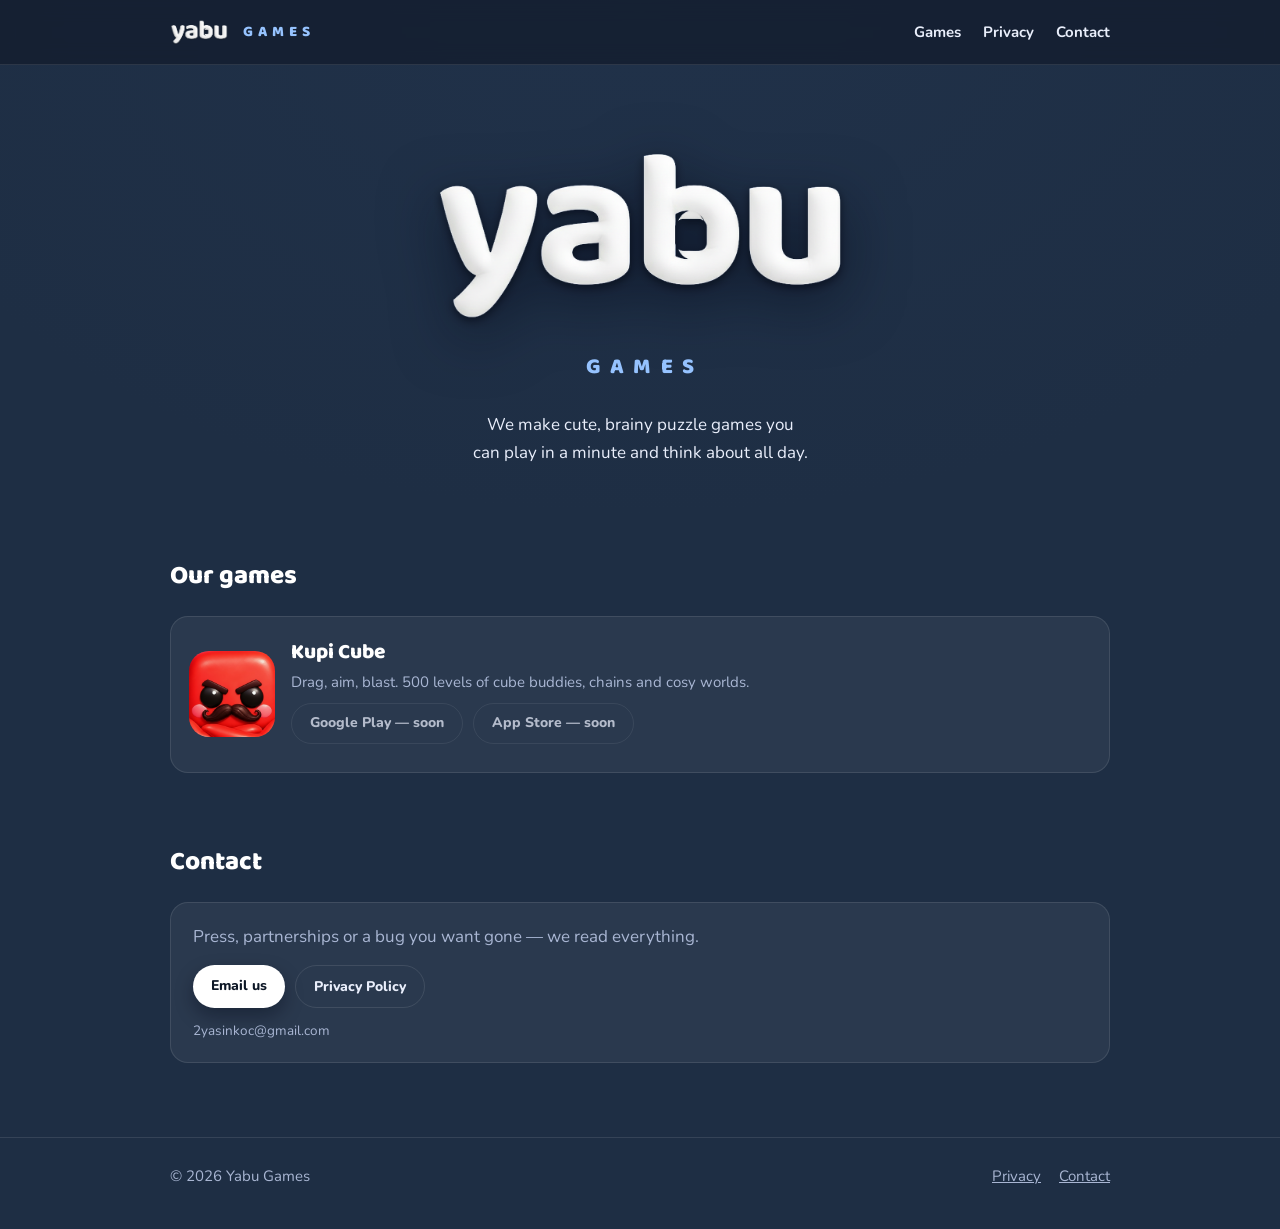
==== index.html @ 7a5ec34a "Tek oyun: FRUITXOX karti ve gizlilik satiri kaldirildi" ====
<!DOCTYPE html>
<html lang="en">
<head>
<meta charset="utf-8">
<meta name="viewport" content="width=device-width, initial-scale=1">
<title>Yabu Games</title>
<meta name="description" content="Yabu Games makes cute, brainy puzzle games. Makers of Kupi Cube.">
<link rel="icon" href="assets/favicon.png">
<link rel="apple-touch-icon" href="assets/favicon.png">
<meta property="og:title" content="Yabu Games">
<meta property="og:description" content="Cute, brainy puzzle games. Makers of Kupi Cube.">
<meta property="og:image" content="assets/og.png">
<meta property="og:type" content="website">
<link rel="preconnect" href="https://fonts.googleapis.com">
<link rel="preconnect" href="https://fonts.gstatic.com" crossorigin>
<link href="https://fonts.googleapis.com/css2?family=Baloo+2:wght@800&family=Nunito:wght@400;700;800&display=swap" rel="stylesheet">
<link rel="stylesheet" href="styles.css">
</head>
<body>
<a class="skip" href="#main">Skip to content</a>

<header class="bar">
  <div class="wrap row">
    <a class="home" href="./" aria-label="Yabu Games home">
      <img src="assets/yabu-wordmark.png" alt="Yabu Games">
      <span>GAMES</span>
    </a>
    <button class="burger" id="burger" aria-label="Menu" aria-expanded="false" aria-controls="menu">
      <span></span>
    </button>
    <nav class="links" id="menu">
      <a href="#games">Games</a>
      <a href="privacy-policy.html">Privacy</a>
      <a href="#contact">Contact</a>
    </nav>
  </div>
</header>

<main id="main">
  <div class="wrap">

    <div class="hero">
      <img class="mark" src="assets/yabu-wordmark.png" alt="yabu">
      <p class="sub">GAMES</p>
      <p class="lead">We make cute, brainy puzzle games you can play in a minute and think about all day.</p>
    </div>

    <section id="games">
      <h2 class="section">Our games</h2>
      <div class="games">

        <article class="game">
          <img src="assets/kupicube-icon.png" alt="Kupi Cube icon" width="86" height="86">
          <div>
            <h3>Kupi Cube</h3>
            <p>Drag, aim, blast. 500 levels of cube buddies, chains and cosy worlds.</p>
            <!-- Mağazalar yayına girince bu iki satır gerçek bağlantıya döner (bozuk bağlantı yayınlamıyoruz):
                 <a class="btn" href="https://play.google.com/store/apps/details?id=com.yabugames.kupicube">Google Play</a>
                 <a class="btn" href="https://apps.apple.com/app/idXXXXXXXXX">App Store</a> -->
            <p class="actions">
              <span class="btn ghost" aria-disabled="true">Google Play &mdash; soon</span>
              <span class="btn ghost" aria-disabled="true">App Store &mdash; soon</span>
            </p>
          </div>
        </article>


      </div>
    </section>

    <section id="contact">
      <h2 class="section">Contact</h2>
      <div class="panel">
        <p class="quiet">Press, partnerships or a bug you want gone — we read everything.</p>
        <p class="actions">
          <a class="btn" href="mailto:2yasinkoc@gmail.com">Email us</a>
          <a class="btn ghost" href="privacy-policy.html">Privacy Policy</a>
        </p>
        <p class="tiny">2yasinkoc@gmail.com</p>
      </div>
    </section>

  </div>
</main>

<footer>
  <div class="wrap row">
    <span>&copy; 2026 Yabu Games</span>
    <span class="spacer"></span>
    <a href="privacy-policy.html">Privacy</a>
    <a href="#contact">Contact</a>
  </div>
</footer>

<script>
  // Hamburger: tek düğme, JS bağımlılığı yok. Menü kapalıyken de bağlantılar okunur (max-height).
  var b = document.getElementById('burger'), m = document.getElementById('menu');
  b.addEventListener('click', function () {
    var open = b.getAttribute('aria-expanded') === 'true';
    b.setAttribute('aria-expanded', String(!open));
    m.classList.toggle('open', !open);
  });
  m.addEventListener('click', function (e) {          // bağlantıya basınca menü kapansın
    if (e.target.tagName === 'A') { b.setAttribute('aria-expanded', 'false'); m.classList.remove('open'); }
  });
</script>
</body>
</html>
---- styles.css ----
/* Yabu Games — site stili. Renkler oyunun AÇILIŞ ekranıyla aynı: lacivert #1E2E44 zemin, gökyüzü mavisi vurgu.
   Tek dosya, bağımlılık yok; GitHub Pages doğrudan yayınlar. */
:root {
  --navy:      #1e2e44;   /* Unity açılış rengi (LoadingScreenController.StudioNavy) */
  --navy-deep: #141f30;
  --card:      rgba(255, 255, 255, .055);
  --line:      rgba(255, 255, 255, .10);
  --text:      #e9eefb;
  --muted:     #a9b6d3;
  --sky:       #96c3ff;
  --radius:    18px;
  --wrap:      980px;
}
* { box-sizing: border-box; }
html { scroll-behavior: smooth; }
body {
  margin: 0;
  background: radial-gradient(ellipse 90% 60% at 50% 0%, #24375260 0%, transparent 70%), var(--navy);
  color: var(--text);
  font-family: "Nunito", -apple-system, "Segoe UI", Roboto, Arial, sans-serif;
  font-size: 17px;
  line-height: 1.65;
  -webkit-font-smoothing: antialiased;
}
.wrap { width: 100%; max-width: var(--wrap); margin: 0 auto; padding: 0 20px; }
a { color: var(--sky); }
a:focus-visible, button:focus-visible { outline: 3px solid var(--sky); outline-offset: 3px; border-radius: 6px; }
.skip { position: absolute; left: -9999px; }
.skip:focus { left: 16px; top: 12px; z-index: 30; background: #fff; color: #0d1726; padding: 8px 14px; border-radius: 999px; }

/* ── Üst bar + hamburger ─────────────────────────────────────────────── */
header.bar {
  position: sticky; top: 0; z-index: 20;
  background: rgba(20, 31, 48, .86);
  backdrop-filter: blur(10px);
  border-bottom: 1px solid var(--line);
}
.bar .row { display: flex; align-items: center; gap: 16px; height: 64px; }
.bar .home { display: flex; align-items: center; gap: 10px; text-decoration: none; }
.bar .home img { height: 26px; width: auto; display: block; }
.bar .home span { font-family: "Baloo 2", "Nunito", sans-serif; font-weight: 800; font-size: 15px;
                  letter-spacing: .34em; color: var(--sky); padding-left: .34em; }
nav.links { margin-left: auto; display: flex; gap: 22px; }
nav.links a { color: var(--text); text-decoration: none; font-weight: 700; font-size: 15px; }
nav.links a:hover { color: var(--sky); }
button.burger {
  margin-left: auto; display: none; width: 44px; height: 44px; padding: 0;
  background: transparent; border: 1px solid var(--line); border-radius: 12px; cursor: pointer;
}
button.burger span, button.burger span::before, button.burger span::after {
  display: block; width: 20px; height: 2px; background: var(--text); border-radius: 2px;
  transition: transform .18s ease, opacity .18s ease;
}
button.burger span { margin: 0 auto; position: relative; }
button.burger span::before { content: ""; position: absolute; top: -6px; }
button.burger span::after  { content: ""; position: absolute; top:  6px; }
button.burger[aria-expanded="true"] span { background: transparent; }
button.burger[aria-expanded="true"] span::before { transform: translateY(6px) rotate(45deg); }
button.burger[aria-expanded="true"] span::after  { transform: translateY(-6px) rotate(-45deg); }

@media (max-width: 760px) {
  button.burger { display: block; }
  nav.links {
    position: absolute; left: 0; right: 0; top: 64px;
    flex-direction: column; gap: 0; margin: 0;
    background: rgba(20, 31, 48, .98); border-bottom: 1px solid var(--line);
    max-height: 0; overflow: hidden; transition: max-height .22s ease;
  }
  nav.links a { padding: 14px 20px; border-top: 1px solid var(--line); }
  nav.links.open { max-height: 260px; }
}
@media (prefers-reduced-motion: reduce) { * { transition: none !important; scroll-behavior: auto; } }

/* ── Kahraman bölümü ─────────────────────────────────────────────────── */
.hero { text-align: center; padding: 76px 0 54px; }
.hero img.mark { width: min(420px, 74vw); height: auto; filter: drop-shadow(0 14px 30px rgba(0, 6, 20, .55)); }
.hero .sub { font-family: "Baloo 2", "Nunito", sans-serif; font-weight: 800; letter-spacing: .42em;
             padding-left: .42em; color: var(--sky); font-size: clamp(15px, 3vw, 22px); margin: 10px 0 0; }
.hero p.lead { max-width: 34ch; margin: 26px auto 0; color: var(--text); text-wrap: balance; }

/* ── Bölümler ────────────────────────────────────────────────────────── */
section { padding: 34px 0; }
h2.section { font-family: "Baloo 2", "Nunito", sans-serif; font-weight: 800; font-size: 26px;
             margin: 0 0 18px; color: #fff; }
.games { display: grid; grid-template-columns: repeat(auto-fit, minmax(280px, 1fr)); gap: 18px; }
.game {
  display: flex; gap: 16px; align-items: center;
  background: var(--card); border: 1px solid var(--line); border-radius: var(--radius); padding: 18px;
}
.game img { width: 86px; height: 86px; border-radius: 20px; flex: none; }
.game h3 { margin: 0 0 2px; font-family: "Baloo 2", "Nunito", sans-serif; font-weight: 800; font-size: 21px; color: #fff; }
.game p { margin: 0 0 10px; color: var(--muted); font-size: 15px; line-height: 1.45; }
.btn {
  display: inline-block; padding: 9px 18px; border-radius: 999px;
  background: #fff; color: #0d1726; font-weight: 800; font-size: 14px; text-decoration: none;
  box-shadow: 0 8px 18px rgba(0, 6, 20, .35);
}
.btn:hover { transform: translateY(-1px); }
.btn.ghost { background: transparent; color: var(--text); border: 1px solid var(--line); box-shadow: none; }

/* ── Gizlilik sayfası ────────────────────────────────────────────────── */
.doc { max-width: 760px; margin: 0 auto; padding: 28px 0 10px; }
.doc h1 { font-family: "Baloo 2", "Nunito", sans-serif; font-weight: 800; font-size: 34px; margin: 0 0 6px; color: #fff; }
.doc .meta { color: var(--muted); font-size: 15px; margin: 0 0 26px; }
.doc h2 { font-family: "Baloo 2", "Nunito", sans-serif; font-weight: 800; font-size: 21px; color: #fff;
          margin: 34px 0 8px; padding-bottom: 6px; border-bottom: 1px solid var(--line); scroll-margin-top: 80px; }
.doc ul { padding-left: 20px; }
.doc li { margin: 6px 0; }
.doc code { background: rgba(255, 255, 255, .09); padding: 1px 6px; border-radius: 5px; font-size: 15px; }
.tablewrap { overflow-x: auto; }
table { border-collapse: collapse; width: 100%; font-size: 15px; margin: 10px 0; }
th, td { border: 1px solid var(--line); padding: 9px 11px; text-align: left; vertical-align: top; }
th { background: rgba(255, 255, 255, .07); color: #fff; font-weight: 800; }
.toc { display: flex; flex-wrap: wrap; gap: 8px; margin: 0 0 8px; padding: 0; list-style: none; }
.toc a { display: inline-block; padding: 6px 13px; border: 1px solid var(--line); border-radius: 999px;
         text-decoration: none; font-size: 14px; font-weight: 700; }

/* İletişim kutusu: e-posta adresi SATIR BAŞI değil, eylem düğmesi öne çıkar (22 Eylül, kullanıcı: "mailim çok
   büyük kalmış"). Adres yine görünür ama küçük ve sessiz; tıklanacak şey düğme. */
.panel { background: var(--card); border: 1px solid var(--line); border-radius: var(--radius); padding: 20px 22px; }
.panel .quiet { margin: 0 0 14px; color: var(--muted); }
.actions { display: flex; flex-wrap: wrap; gap: 10px; margin: 0; }
.btn[aria-disabled="true"] { opacity: .72; cursor: default; }   /* "yakında": düğme gibi durur ama gitmez */
.panel .tiny { margin: 12px 0 0; font-size: 13.5px; color: var(--muted); }
.doc .quiet { color: var(--muted); }

/* ── Alt bilgi ───────────────────────────────────────────────────────── */
footer { border-top: 1px solid var(--line); margin-top: 40px; padding: 26px 0 40px; color: var(--muted); font-size: 15px; }
footer .row { display: flex; flex-wrap: wrap; gap: 8px 18px; align-items: center; }
footer a { color: var(--muted); }
footer .spacer { margin-left: auto; }
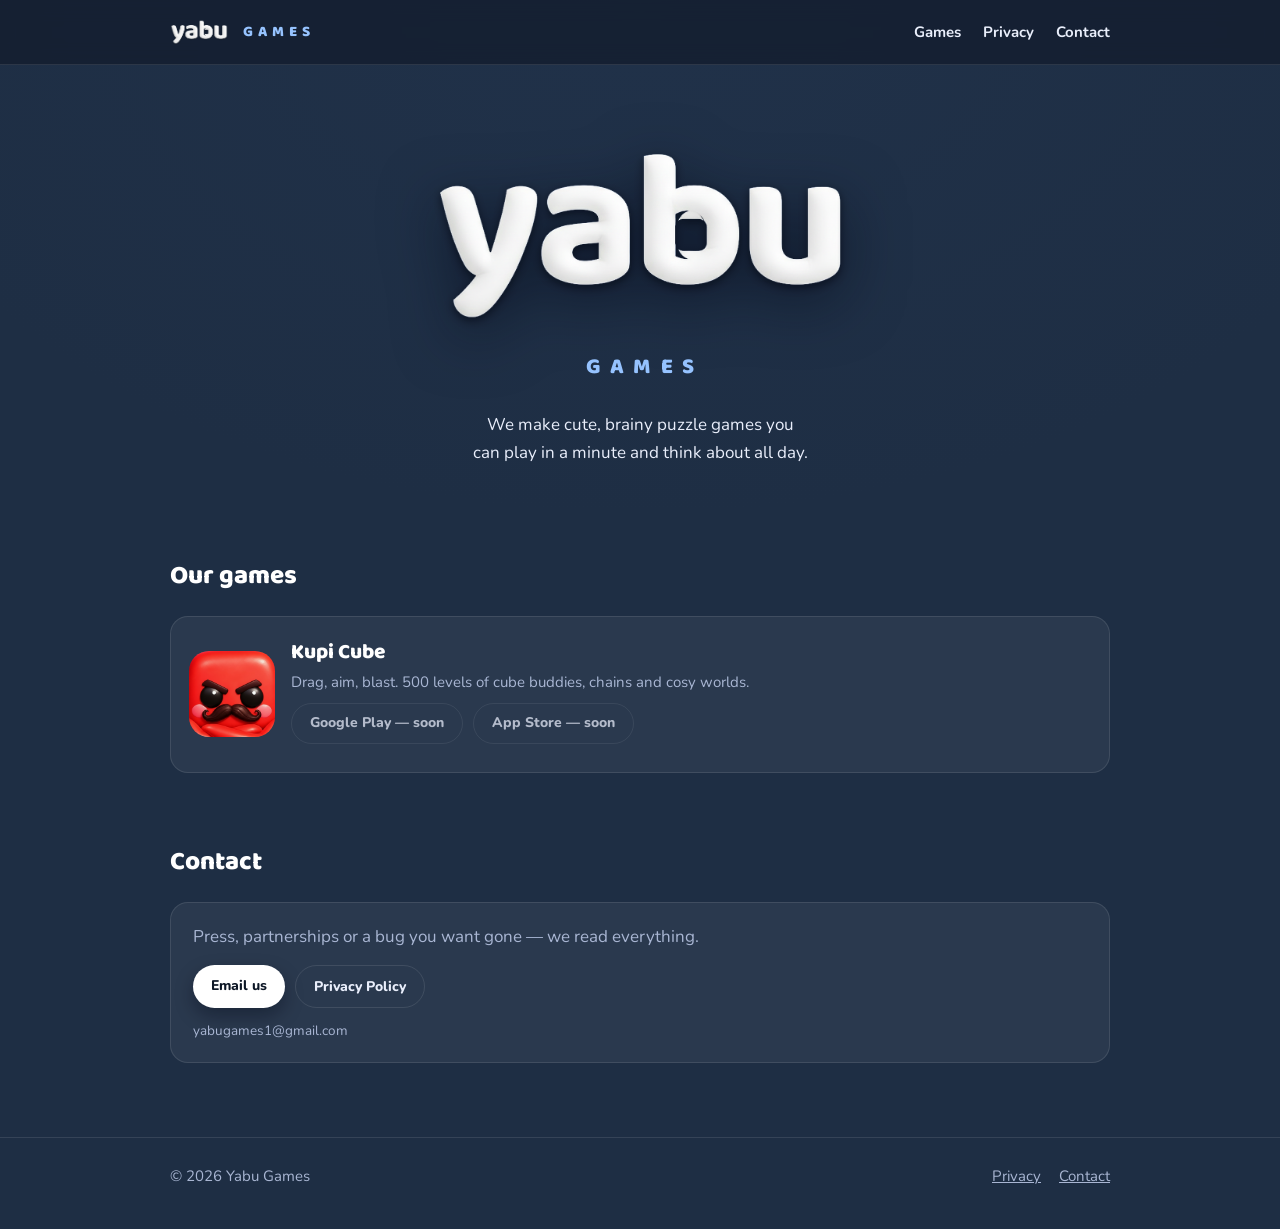
==== commit 69026c8d: "Iletisim adresi studio Gmail'i: yabugames1@gmail.com" ====
--- a/index.html
+++ b/index.html
@@ -73,10 +73,10 @@
       <div class="panel">
         <p class="quiet">Press, partnerships or a bug you want gone — we read everything.</p>
         <p class="actions">
-          <a class="btn" href="mailto:2yasinkoc@gmail.com">Email us</a>
+          <a class="btn" href="mailto:yabugames1@gmail.com">Email us</a>
           <a class="btn ghost" href="privacy-policy.html">Privacy Policy</a>
         </p>
-        <p class="tiny">2yasinkoc@gmail.com</p>
+        <p class="tiny">yabugames1@gmail.com</p>
       </div>
     </section>
 
@@ -92,17 +92,6 @@
   </div>
 </footer>
 
-<script>
-  // Hamburger: tek düğme, JS bağımlılığı yok. Menü kapalıyken de bağlantılar okunur (max-height).
-  var b = document.getElementById('burger'), m = document.getElementById('menu');
-  b.addEventListener('click', function () {
-    var open = b.getAttribute('aria-expanded') === 'true';
-    b.setAttribute('aria-expanded', String(!open));
-    m.classList.toggle('open', !open);
-  });
-  m.addEventListener('click', function (e) {          // bağlantıya basınca menü kapansın
-    if (e.target.tagName === 'A') { b.setAttribute('aria-expanded', 'false'); m.classList.remove('open'); }
-  });
-</script>
+<script src="site.js" defer></script>
 </body>
 </html>
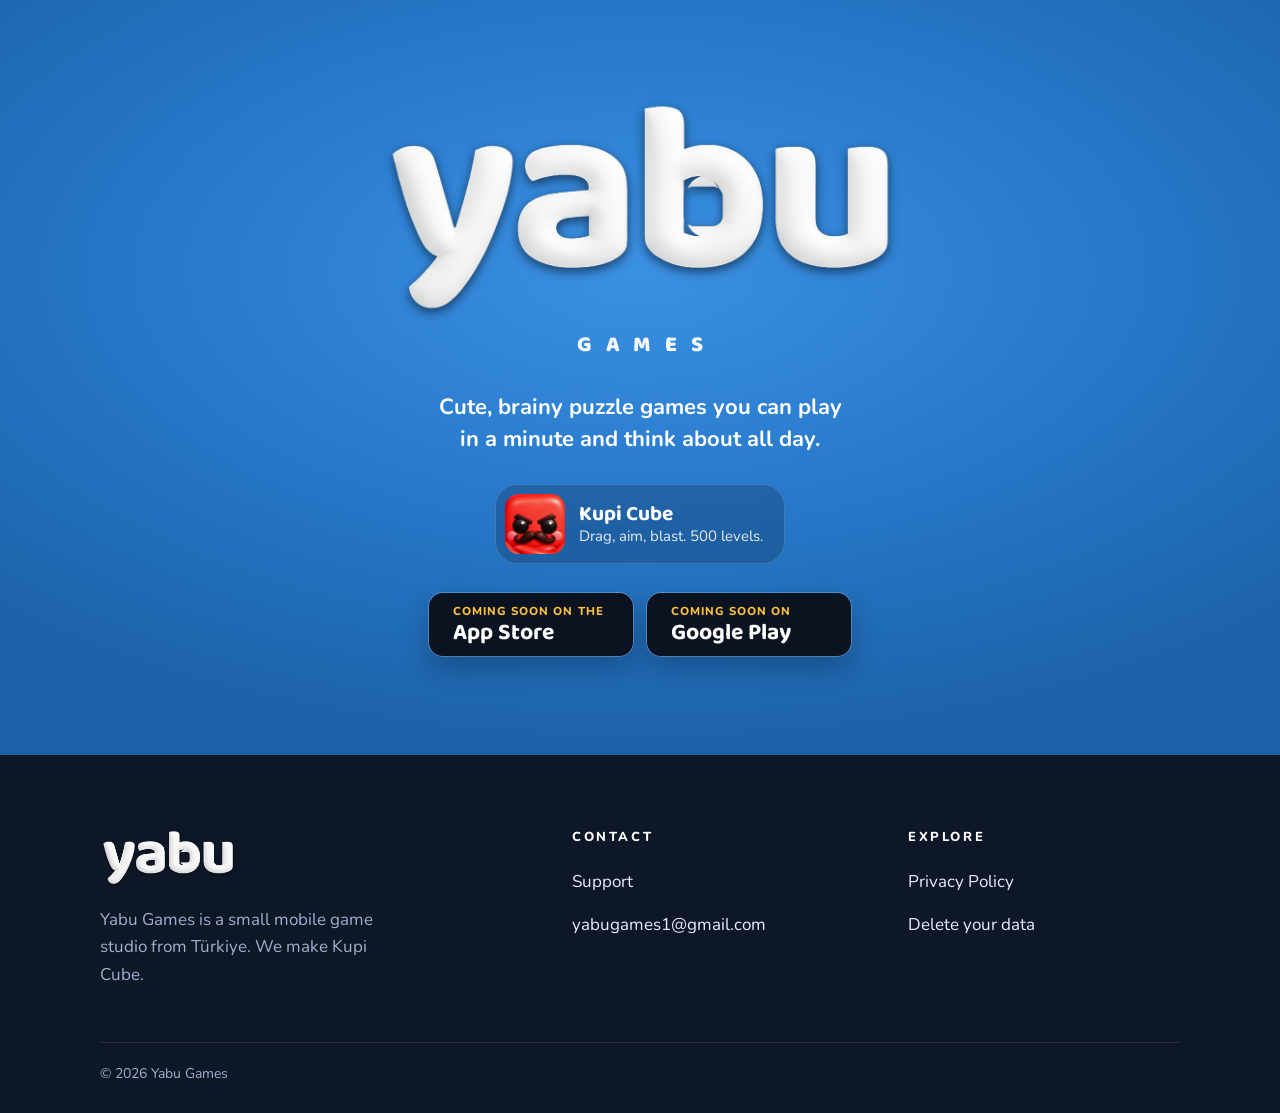
==== commit 064b7ee6: "Ana sayfa yeniden tasarlandi: mavi sahne + koyu alt bolum Yapi: tek renk dolu sahne (marka, oyun, ma" ====
--- a/index.html
+++ b/index.html
@@ -5,6 +5,7 @@
 <meta name="viewport" content="width=device-width, initial-scale=1">
 <title>Yabu Games</title>
 <meta name="description" content="Yabu Games makes cute, brainy puzzle games. Makers of Kupi Cube.">
+<meta name="theme-color" content="#2577c8">
 <link rel="icon" href="assets/favicon.png">
 <link rel="apple-touch-icon" href="assets/favicon.png">
 <meta property="og:title" content="Yabu Games">
@@ -14,84 +15,58 @@
 <link rel="preconnect" href="https://fonts.googleapis.com">
 <link rel="preconnect" href="https://fonts.gstatic.com" crossorigin>
 <link href="https://fonts.googleapis.com/css2?family=Baloo+2:wght@800&family=Nunito:wght@400;700;800&display=swap" rel="stylesheet">
-<link rel="stylesheet" href="styles.css">
+<!-- Ana sayfanın KENDİ stil dosyası. styles.css gizlilik sayfasınındır ve ona dokunulmaz:
+     privacy-policy.html adresi mağaza incelemelerinde kayıtlı, görünümü bile değişmesin. -->
+<link rel="stylesheet" href="home.css">
 </head>
 <body>
 <a class="skip" href="#main">Skip to content</a>
 
-<header class="bar">
-  <div class="wrap row">
-    <a class="home" href="./" aria-label="Yabu Games home">
-      <img src="assets/yabu-wordmark.png" alt="Yabu Games">
-      <span>GAMES</span>
-    </a>
-    <button class="burger" id="burger" aria-label="Menu" aria-expanded="false" aria-controls="menu">
-      <span></span>
-    </button>
-    <nav class="links" id="menu">
-      <a href="#games">Games</a>
-      <a href="privacy-policy.html">Privacy</a>
-      <a href="#contact">Contact</a>
-    </nav>
+<main id="main" class="stage">
+  <h1 class="brand">
+    <img src="assets/yabu-wordmark.png" alt="Yabu" width="1075" height="483">
+    <span>Games</span>
+  </h1>
+
+  <p class="lead">Cute, brainy puzzle games you can play in a minute and think about all day.</p>
+
+  <!-- id="games" / id="contact": gizlilik sayfasının menüsü ./#games ve ./#contact adreslerine bağlanıyor -->
+  <div class="game" id="games">
+    <img src="assets/kupicube-icon.png" alt="" width="60" height="60">
+    <p><b>Kupi Cube</b><span>Drag, aim, blast. 500 levels.</span></p>
   </div>
-</header>
 
-<main id="main">
-  <div class="wrap">
-
-    <div class="hero">
-      <img class="mark" src="assets/yabu-wordmark.png" alt="yabu">
-      <p class="sub">GAMES</p>
-      <p class="lead">We make cute, brainy puzzle games you can play in a minute and think about all day.</p>
-    </div>
-
-    <section id="games">
-      <h2 class="section">Our games</h2>
-      <div class="games">
-
-        <article class="game">
-          <img src="assets/kupicube-icon.png" alt="Kupi Cube icon" width="86" height="86">
-          <div>
-            <h3>Kupi Cube</h3>
-            <p>Drag, aim, blast. 500 levels of cube buddies, chains and cosy worlds.</p>
-            <!-- Mağazalar yayına girince bu iki satır gerçek bağlantıya döner (bozuk bağlantı yayınlamıyoruz):
-                 <a class="btn" href="https://play.google.com/store/apps/details?id=com.yabugames.kupicube">Google Play</a>
-                 <a class="btn" href="https://apps.apple.com/app/idXXXXXXXXX">App Store</a> -->
-            <p class="actions">
-              <span class="btn ghost" aria-disabled="true">Google Play &mdash; soon</span>
-              <span class="btn ghost" aria-disabled="true">App Store &mdash; soon</span>
-            </p>
-          </div>
-        </article>
-
-
-      </div>
-    </section>
-
-    <section id="contact">
-      <h2 class="section">Contact</h2>
-      <div class="panel">
-        <p class="quiet">Press, partnerships or a bug you want gone — we read everything.</p>
-        <p class="actions">
-          <a class="btn" href="mailto:yabugames1@gmail.com">Email us</a>
-          <a class="btn ghost" href="privacy-policy.html">Privacy Policy</a>
-        </p>
-        <p class="tiny">yabugames1@gmail.com</p>
-      </div>
-    </section>
-
-  </div>
+  <!-- MAĞAZALAR YAYINA GİRİNCE: aşağıdaki <span class="store soon"> öğeleri <a class="store" href="…"> olur,
+       üst satır "Download on the" / "Get it on" yazar. Bozuk bağlantı YAYINLAMIYORUZ; o güne kadar "coming soon".
+         App Store   https://apps.apple.com/app/id6815752983
+         Google Play https://play.google.com/store/apps/details?id=com.yabugames.kupicube -->
+  <ul class="stores">
+    <li><span class="store soon" aria-disabled="true"><small>Coming soon on the</small><b>App Store</b></span></li>
+    <li><span class="store soon" aria-disabled="true"><small>Coming soon on</small><b>Google Play</b></span></li>
+  </ul>
 </main>
 
 <footer>
-  <div class="wrap row">
-    <span>&copy; 2026 Yabu Games</span>
-    <span class="spacer"></span>
-    <a href="privacy-policy.html">Privacy</a>
-    <a href="#contact">Contact</a>
+  <div class="cols">
+    <div class="about">
+      <img src="assets/yabu-wordmark.png" alt="Yabu Games" width="1075" height="483">
+      <p>Yabu Games is a small mobile game studio from T&uuml;rkiye. We make Kupi Cube.</p>
+    </div>
+
+    <nav aria-labelledby="f-contact" id="contact">
+      <h2 id="f-contact">Contact</h2>
+      <a href="mailto:yabugames1@gmail.com?subject=Kupi%20Cube%20support">Support</a>
+      <a href="mailto:yabugames1@gmail.com">yabugames1@gmail.com</a>
+    </nav>
+
+    <nav aria-labelledby="f-explore">
+      <h2 id="f-explore">Explore</h2>
+      <a href="privacy-policy.html">Privacy Policy</a>
+      <a href="privacy-policy.html#delete">Delete your data</a>
+    </nav>
   </div>
+
+  <p class="legal">&copy; 2026 Yabu Games</p>
 </footer>
-
-<script src="site.js" defer></script>
 </body>
 </html>
--- a/home.css
+++ b/home.css
@@ -0,0 +1,155 @@
+/* Yabu Games — ANA SAYFA stili (yalnız index.html).
+   Yapı: tek renk dolu SAHNE (marka + oyun + mağazalar) ve koyu ALT BÖLÜM (stüdyo, iletişim, keşfet).
+   Renkler oyundan: sahne = Kupi Cube panel mavisi, alt bölüm = açılış ekranının laciverti, vurgu = oyunun altını.
+   Gizlilik sayfası styles.css kullanır; bu dosya ona karışmaz. Bağımlılık yok, GitHub Pages doğrudan yayınlar. */
+:root {
+  --field:    #2577c8;   /* panel mavisi, beyaz yazı AA geçsin diye bir ton derin (4.6:1) */
+  --field-hi: #3b90e2;
+  --field-lo: #1d63a9;
+  --ink:      #0e1726;   /* açılış lacivertinin derini */
+  --ink-line: rgba(255, 255, 255, .09);
+  --text:     #e9eefb;
+  --muted:    #9fb0cf;
+  --gold:     #ffc23d;
+  --badge:    #0b1220;
+  --gutter:   clamp(16px, 4vw, 40px);
+  --wrap:     1080px;
+  --display:  "Baloo 2", "Nunito", system-ui, sans-serif;
+}
+
+* { box-sizing: border-box; }
+html { -webkit-text-size-adjust: 100%; }
+body {
+  margin: 0;
+  background: var(--ink);
+  color: var(--text);
+  font-family: "Nunito", system-ui, -apple-system, "Segoe UI", Roboto, Arial, sans-serif;
+  font-size: 17px;
+  line-height: 1.6;
+  -webkit-font-smoothing: antialiased;
+}
+a { color: inherit; }
+:focus-visible { outline: 3px solid var(--gold); outline-offset: 3px; border-radius: 8px; }
+.skip { position: absolute; left: -9999px; }
+.skip:focus { left: 16px; top: 12px; z-index: 5; background: #fff; color: #0d1726; padding: 8px 14px; border-radius: 999px; }
+
+/* ── SAHNE ───────────────────────────────────────────────────────────── */
+.stage {
+  min-height: min(76vh, 780px);
+  display: flex;
+  flex-direction: column;
+  align-items: center;
+  justify-content: center;
+  gap: clamp(20px, 3.2vh, 30px);
+  padding: clamp(56px, 10vh, 112px) var(--gutter) clamp(64px, 11vh, 124px);
+  text-align: center;
+  color: #fff;
+  background:
+    radial-gradient(ellipse 72% 62% at 50% 36%, var(--field-hi) 0%, var(--field) 56%, var(--field-lo) 100%);
+}
+
+.brand { margin: 0; display: flex; flex-direction: column; align-items: center; gap: 4px; }
+.brand img { display: block; width: min(64vw, 520px); height: auto; }
+.brand span {
+  font-family: var(--display);
+  font-weight: 800;
+  font-size: clamp(15px, 2.2vw, 22px);
+  letter-spacing: .62em;
+  padding-left: .62em;          /* harf aralığı sağa taşar; optik ortalama için aynı pay solda */
+  text-transform: uppercase;
+  opacity: .94;
+}
+
+.lead {
+  margin: 0;
+  max-width: 34ch;
+  font-size: clamp(18px, 2.3vw, 22px);
+  font-weight: 700;
+  line-height: 1.45;
+  text-wrap: balance;
+}
+
+.game {
+  display: flex;
+  align-items: center;
+  gap: 14px;
+  padding: 10px 22px 10px 10px;
+  border-radius: 22px;
+  background: rgba(9, 20, 38, .22);
+  box-shadow: inset 0 0 0 1px rgba(255, 255, 255, .17);
+  text-align: left;
+}
+.game img { display: block; width: 60px; height: 60px; border-radius: 14px; }
+.game p { margin: 0; }
+.game b { display: block; font-family: var(--display); font-size: 21px; line-height: 1.15; }
+.game span { display: block; font-size: 15px; line-height: 1.35; color: rgba(255, 255, 255, .88); }
+
+.stores { list-style: none; margin: 0; padding: 0; display: flex; flex-wrap: wrap; justify-content: center; gap: 14px; }
+.store {
+  display: flex;
+  flex-direction: column;
+  justify-content: center;
+  min-width: 204px;
+  min-height: 62px;
+  padding: 9px 24px 10px;
+  border-radius: 14px;
+  background: var(--badge);
+  color: #fff;
+  text-align: left;
+  text-decoration: none;
+  box-shadow: 0 0 0 1px rgba(255, 255, 255, .24), 0 12px 26px rgba(8, 20, 40, .30);
+}
+.store small { font-size: 11.5px; font-weight: 800; letter-spacing: .09em; text-transform: uppercase; color: rgba(255, 255, 255, .78); }
+.store b { font-family: var(--display); font-size: 23px; line-height: 1.12; }
+.store.soon { cursor: default; }
+.store.soon small { color: var(--gold); }
+a.store { transition: transform .16s ease, box-shadow .16s ease; }
+a.store:hover { transform: translateY(-2px); box-shadow: 0 0 0 1px rgba(255, 255, 255, .34), 0 16px 30px rgba(8, 20, 40, .36); }
+
+/* ── ALT BÖLÜM ───────────────────────────────────────────────────────── */
+footer { background: var(--ink); padding: clamp(48px, 8vh, 88px) var(--gutter) 28px; }
+.cols {
+  max-width: var(--wrap);
+  margin: 0 auto;
+  display: grid;
+  grid-template-columns: 1.5fr 1fr 1fr;
+  gap: clamp(28px, 5vw, 72px);
+}
+.about img { display: block; width: 136px; height: auto; margin-bottom: 18px; }
+.about p { margin: 0; max-width: 30ch; color: var(--muted); }
+
+footer h2 {
+  margin: 0 0 12px;
+  font-size: 13px;
+  font-weight: 800;
+  letter-spacing: .2em;
+  text-transform: uppercase;
+  color: #fff;
+}
+footer nav a { display: block; padding: 8px 0; color: var(--text); text-decoration: none; overflow-wrap: anywhere; }
+footer nav a:hover { color: var(--gold); }
+
+.legal {
+  max-width: var(--wrap);
+  margin: clamp(36px, 6vh, 64px) auto 0;
+  padding-top: 20px;
+  border-top: 1px solid var(--ink-line);
+  color: var(--muted);
+  font-size: 14px;
+}
+
+@media (max-width: 720px) {
+  .cols { grid-template-columns: 1fr; gap: 32px; }
+  .stores { width: 100%; }
+  .stores li { flex: 1 1 204px; max-width: 320px; }
+  .store { min-width: 0; }
+}
+
+/* Açılışta tek, sakin bir hareket: öğeler sırayla yerine oturur. Hareket istemeyende hiç oynamaz. */
+@media (prefers-reduced-motion: no-preference) {
+  .stage > * { animation: rise .62s cubic-bezier(.2, .7, .2, 1) both; }
+  .stage > *:nth-child(2) { animation-delay: .07s; }
+  .stage > *:nth-child(3) { animation-delay: .14s; }
+  .stage > *:nth-child(4) { animation-delay: .21s; }
+  @keyframes rise { from { opacity: 0; transform: translateY(14px); } to { opacity: 1; transform: none; } }
+}
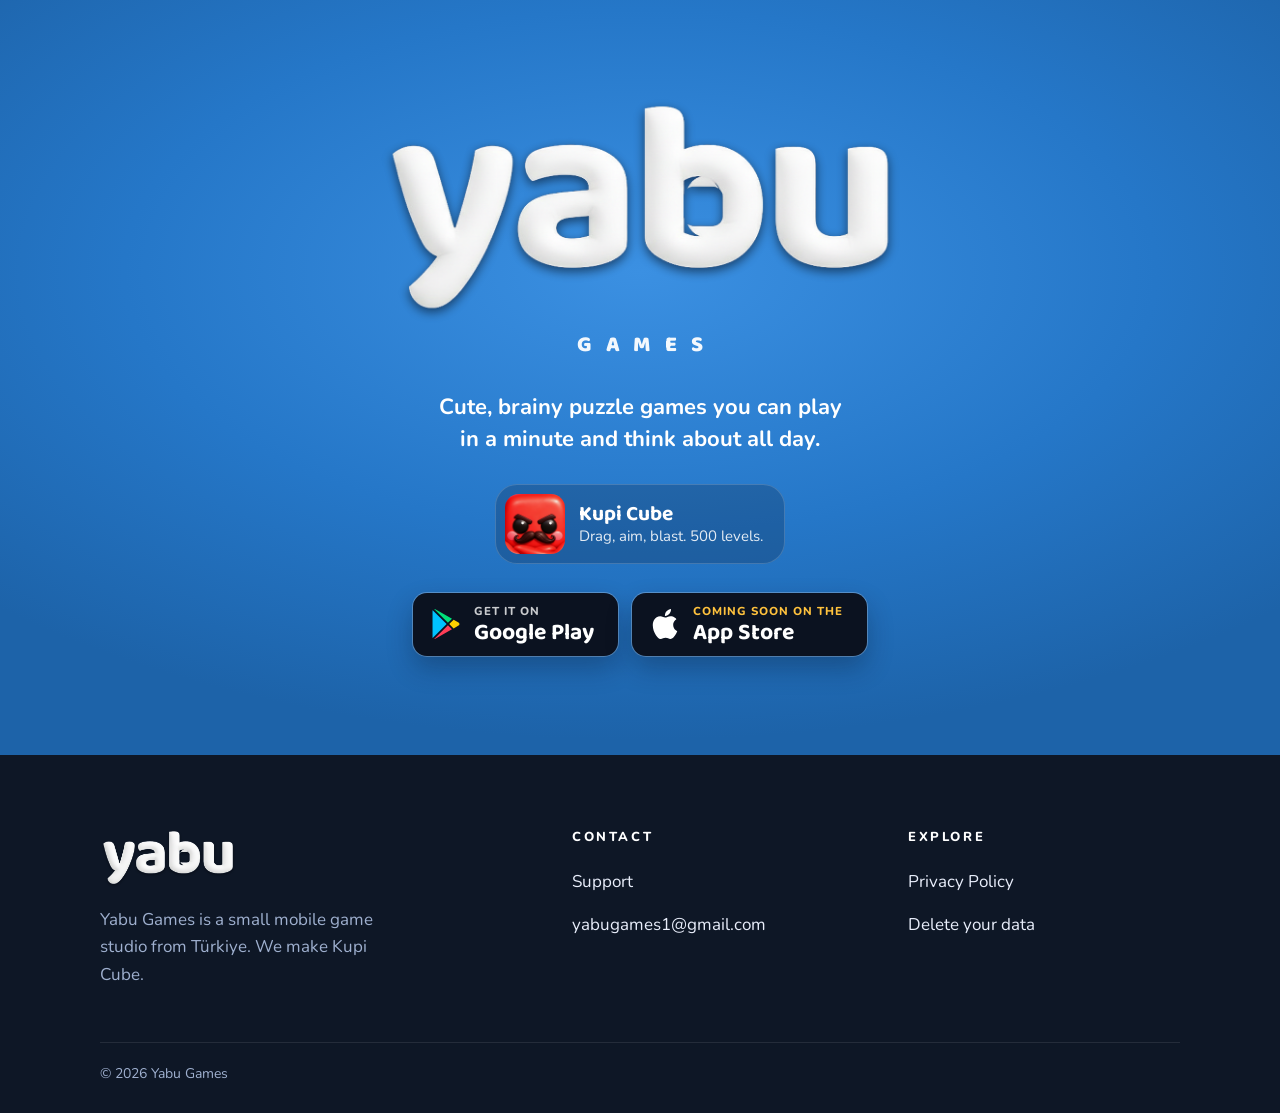
==== commit 36c5b802: "Magaza rozetlerine ikon + Google Play gercek baglanti Google Play sayfasi 27 Eylul 2026'da herkese a" ====
--- a/index.html
+++ b/index.html
@@ -36,13 +36,30 @@
     <p><b>Kupi Cube</b><span>Drag, aim, blast. 500 levels.</span></p>
   </div>
 
-  <!-- MAĞAZALAR YAYINA GİRİNCE: aşağıdaki <span class="store soon"> öğeleri <a class="store" href="…"> olur,
-       üst satır "Download on the" / "Get it on" yazar. Bozuk bağlantı YAYINLAMIYORUZ; o güne kadar "coming soon".
-         App Store   https://apps.apple.com/app/id6815752983
-         Google Play https://play.google.com/store/apps/details?id=com.yabugames.kupicube -->
+  <!-- Google Play YAYINDA (27 Eylül 2026'da canlı olduğu doğrulandı) → gerçek bağlantı.
+       App Store incelemede → "coming soon". Onay gelince <span class="store soon"> öğesi
+       <a class="store" href="https://apps.apple.com/app/id6815752983"> olur, üst satır "Download on the" yazar.
+       Bozuk bağlantı YAYINLAMIYORUZ. -->
   <ul class="stores">
-    <li><span class="store soon" aria-disabled="true"><small>Coming soon on the</small><b>App Store</b></span></li>
-    <li><span class="store soon" aria-disabled="true"><small>Coming soon on</small><b>Google Play</b></span></li>
+    <li>
+      <a class="store" href="https://play.google.com/store/apps/details?id=com.yabugames.kupicube" rel="noopener">
+        <svg viewBox="0 0 24 24" aria-hidden="true" focusable="false">
+          <path fill="#00c3ff" d="M1.337.924a1.486 1.486 0 0 0-.112.568v21.017c0 .217.045.419.124.6l11.155-11.087L1.337.924z"/>
+          <path fill="#00e07a" d="M13.544 10.989l3.258-3.238L3.45.195a1.466 1.466 0 0 0-.946-.179l11.04 10.973z"/>
+          <path fill="#ff3d57" d="M13.544 13.056l-11 10.933c.298.036.612-.016.906-.183l13.324-7.54-3.23-3.21z"/>
+          <path fill="#ffce00" d="M22.018 13.298l-3.919 2.218-3.515-3.493 3.543-3.521 3.891 2.202a1.49 1.49 0 0 1 0 2.594z"/>
+        </svg>
+        <span><small>Get it on</small><b>Google Play</b></span>
+      </a>
+    </li>
+    <li>
+      <span class="store soon" aria-disabled="true">
+        <svg viewBox="0 0 24 24" aria-hidden="true" focusable="false">
+          <path fill="#fff" d="M12.152 6.896c-.948 0-2.415-1.078-3.96-1.04-2.04.027-3.91 1.183-4.961 3.014-2.117 3.675-.546 9.103 1.519 12.09 1.013 1.454 2.208 3.09 3.792 3.039 1.52-.065 2.09-.987 3.935-.987 1.831 0 2.35.987 3.96.948 1.637-.026 2.676-1.48 3.676-2.948 1.156-1.688 1.636-3.325 1.662-3.415-.039-.013-3.182-1.221-3.22-4.857-.026-3.04 2.48-4.494 2.597-4.559-1.429-2.09-3.623-2.324-4.39-2.376-2-.156-3.675 1.09-4.61 1.09zM15.53 3.83c.843-1.012 1.4-2.427 1.245-3.83-1.207.052-2.662.805-3.532 1.818-.78.896-1.454 2.338-1.273 3.714 1.338.104 2.715-.688 3.559-1.701"/>
+        </svg>
+        <span><small>Coming soon on the</small><b>App Store</b></span>
+      </span>
+    </li>
   </ul>
 </main>
 
--- a/home.css
+++ b/home.css
@@ -87,11 +87,11 @@
 .stores { list-style: none; margin: 0; padding: 0; display: flex; flex-wrap: wrap; justify-content: center; gap: 14px; }
 .store {
   display: flex;
-  flex-direction: column;
-  justify-content: center;
+  align-items: center;
+  gap: 13px;
   min-width: 204px;
   min-height: 62px;
-  padding: 9px 24px 10px;
+  padding: 9px 24px 10px 18px;
   border-radius: 14px;
   background: var(--badge);
   color: #fff;
@@ -99,6 +99,8 @@
   text-decoration: none;
   box-shadow: 0 0 0 1px rgba(255, 255, 255, .24), 0 12px 26px rgba(8, 20, 40, .30);
 }
+.store svg { flex: none; width: 30px; height: 30px; }
+.store span { display: flex; flex-direction: column; }
 .store small { font-size: 11.5px; font-weight: 800; letter-spacing: .09em; text-transform: uppercase; color: rgba(255, 255, 255, .78); }
 .store b { font-family: var(--display); font-size: 23px; line-height: 1.12; }
 .store.soon { cursor: default; }
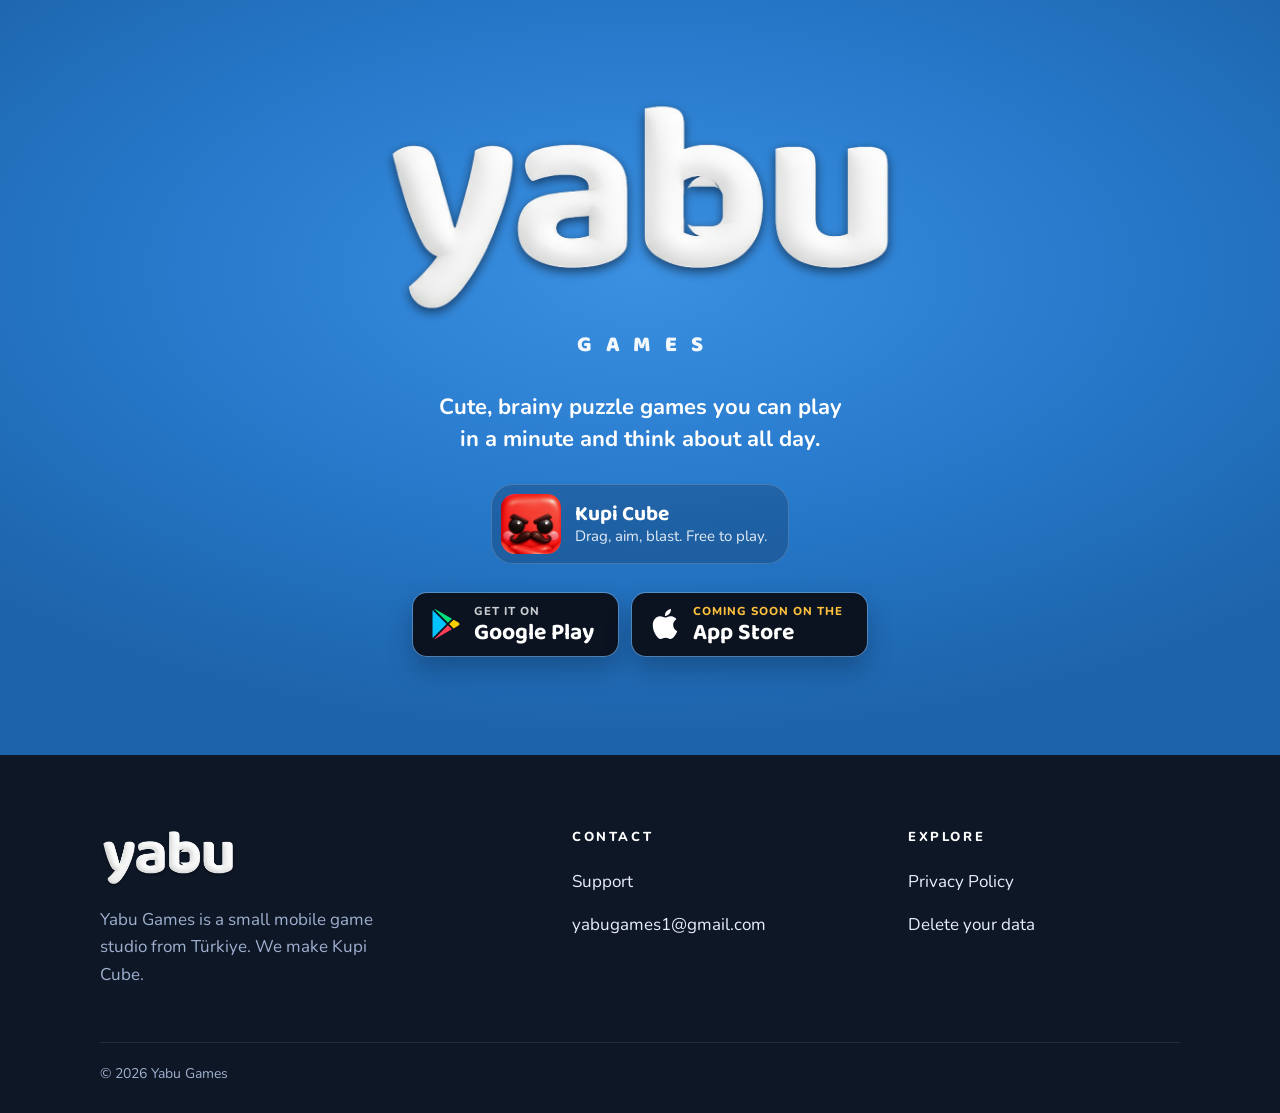
==== commit 62f35c13: "Ana sayfa karti: "500 levels" yerine "Free to play" Kart "Drag, aim, blast. 500 levels." diyordu. Sa" ====
--- a/index.html
+++ b/index.html
@@ -15,8 +15,8 @@
 <link rel="preconnect" href="https://fonts.googleapis.com">
 <link rel="preconnect" href="https://fonts.gstatic.com" crossorigin>
 <link href="https://fonts.googleapis.com/css2?family=Baloo+2:wght@800&family=Nunito:wght@400;700;800&display=swap" rel="stylesheet">
-<!-- Ana sayfanın KENDİ stil dosyası. styles.css gizlilik sayfasınındır ve ona dokunulmaz:
-     privacy-policy.html adresi mağaza incelemelerinde kayıtlı, görünümü bile değişmesin. -->
+<!-- theme.css iki sayfanın ortak teması (renk, yazı, alt bölüm); home.css yalnız bu sayfanın sahnesi. -->
+<link rel="stylesheet" href="theme.css">
 <link rel="stylesheet" href="home.css">
 </head>
 <body>
@@ -33,7 +33,7 @@
   <!-- id="games" / id="contact": gizlilik sayfasının menüsü ./#games ve ./#contact adreslerine bağlanıyor -->
   <div class="game" id="games">
     <img src="assets/kupicube-icon.png" alt="" width="60" height="60">
-    <p><b>Kupi Cube</b><span>Drag, aim, blast. 500 levels.</span></p>
+    <p><b>Kupi Cube</b><span>Drag, aim, blast. Free to play.</span></p>
   </div>
 
   <!-- Google Play YAYINDA (27 Eylül 2026'da canlı olduğu doğrulandı) → gerçek bağlantı.
--- a/theme.css
+++ b/theme.css
@@ -0,0 +1,76 @@
+/* Yabu Games — ORTAK TEMA (index.html + privacy-policy.html).
+   Renk, yazı, odak ve ALT BÖLÜM tek yerde durur: iki sayfa aynı temayı taşır (28 Eylül, kullanıcı: "aynı temaya
+   sahip olsunlar"). Eskiden her sayfanın kendi renk tablosu vardı ve gizlilik sayfası daha açık bir lacivertte kalmıştı.
+   Sayfaya özel kurallar: home.css (ana sayfa sahnesi), styles.css (gizlilik sayfası).
+   Renkler oyundan: sahne = Kupi Cube panel mavisi, zemin = açılış ekranı lacivertinin derini, vurgu = oyunun altını.
+   Bağımlılık yok, GitHub Pages doğrudan yayınlar. */
+:root {
+  --field:    #2577c8;   /* panel mavisi, beyaz yazı AA geçsin diye bir ton derin (4.6:1) */
+  --field-hi: #3b90e2;
+  --field-lo: #1d63a9;
+  --ink:      #0e1726;   /* açılış lacivertinin derini: alt bölüm ve gizlilik sayfası zemini */
+  --ink-line: rgba(255, 255, 255, .09);
+  --text:     #e9eefb;
+  --muted:    #9fb0cf;
+  --gold:     #ffc23d;
+  --sky:      #96c3ff;   /* metin içi bağlantı: panel mavisinin açığı */
+  --badge:    #0b1220;
+  --gutter:   clamp(16px, 4vw, 40px);
+  --wrap:     1080px;
+  --display:  "Baloo 2", "Nunito", system-ui, sans-serif;
+}
+
+* { box-sizing: border-box; }
+html { -webkit-text-size-adjust: 100%; }
+body {
+  margin: 0;
+  background: var(--ink);
+  color: var(--text);
+  font-family: "Nunito", system-ui, -apple-system, "Segoe UI", Roboto, Arial, sans-serif;
+  font-size: 17px;
+  line-height: 1.6;
+  -webkit-font-smoothing: antialiased;
+}
+a { color: inherit; }
+:focus-visible { outline: 3px solid var(--gold); outline-offset: 3px; border-radius: 8px; }
+/* Sayfa içi bağlantının HEDEFİ (başlık, bölüm) odaklanır ama tıklanacak bir şey değildir: çerçeve çizilmez.
+   site.js hedefe tabindex="-1" verip odağı taşıyor; ortak odak kuralı başlığın etrafına altın kutu çiziyordu. */
+[tabindex="-1"]:focus { outline: none; }
+.skip { position: absolute; left: -9999px; }
+.skip:focus { left: 16px; top: 12px; z-index: 30; background: #fff; color: #0d1726; padding: 8px 14px; border-radius: 999px; }
+
+/* ── ALT BÖLÜM (iki sayfada aynı) ────────────────────────────────────── */
+footer { background: var(--ink); padding: clamp(48px, 8vh, 88px) var(--gutter) 28px; }
+.cols {
+  max-width: var(--wrap);
+  margin: 0 auto;
+  display: grid;
+  grid-template-columns: 1.5fr 1fr 1fr;
+  gap: clamp(28px, 5vw, 72px);
+}
+.about img { display: block; width: 136px; height: auto; margin-bottom: 18px; }
+.about p { margin: 0; max-width: 30ch; color: var(--muted); }
+
+footer h2 {
+  margin: 0 0 12px;
+  font-size: 13px;
+  font-weight: 800;
+  letter-spacing: .2em;
+  text-transform: uppercase;
+  color: #fff;
+}
+footer nav a { display: block; padding: 8px 0; color: var(--text); text-decoration: none; overflow-wrap: anywhere; }
+footer nav a:hover { color: var(--gold); }
+
+.legal {
+  max-width: var(--wrap);
+  margin: clamp(36px, 6vh, 64px) auto 0;
+  padding-top: 20px;
+  border-top: 1px solid var(--ink-line);
+  color: var(--muted);
+  font-size: 14px;
+}
+
+@media (max-width: 720px) {
+  .cols { grid-template-columns: 1fr; gap: 32px; }
+}
--- a/home.css
+++ b/home.css
@@ -1,37 +1,5 @@
-/* Yabu Games — ANA SAYFA stili (yalnız index.html).
-   Yapı: tek renk dolu SAHNE (marka + oyun + mağazalar) ve koyu ALT BÖLÜM (stüdyo, iletişim, keşfet).
-   Renkler oyundan: sahne = Kupi Cube panel mavisi, alt bölüm = açılış ekranının laciverti, vurgu = oyunun altını.
-   Gizlilik sayfası styles.css kullanır; bu dosya ona karışmaz. Bağımlılık yok, GitHub Pages doğrudan yayınlar. */
-:root {
-  --field:    #2577c8;   /* panel mavisi, beyaz yazı AA geçsin diye bir ton derin (4.6:1) */
-  --field-hi: #3b90e2;
-  --field-lo: #1d63a9;
-  --ink:      #0e1726;   /* açılış lacivertinin derini */
-  --ink-line: rgba(255, 255, 255, .09);
-  --text:     #e9eefb;
-  --muted:    #9fb0cf;
-  --gold:     #ffc23d;
-  --badge:    #0b1220;
-  --gutter:   clamp(16px, 4vw, 40px);
-  --wrap:     1080px;
-  --display:  "Baloo 2", "Nunito", system-ui, sans-serif;
-}
-
-* { box-sizing: border-box; }
-html { -webkit-text-size-adjust: 100%; }
-body {
-  margin: 0;
-  background: var(--ink);
-  color: var(--text);
-  font-family: "Nunito", system-ui, -apple-system, "Segoe UI", Roboto, Arial, sans-serif;
-  font-size: 17px;
-  line-height: 1.6;
-  -webkit-font-smoothing: antialiased;
-}
-a { color: inherit; }
-:focus-visible { outline: 3px solid var(--gold); outline-offset: 3px; border-radius: 8px; }
-.skip { position: absolute; left: -9999px; }
-.skip:focus { left: 16px; top: 12px; z-index: 5; background: #fff; color: #0d1726; padding: 8px 14px; border-radius: 999px; }
+/* Yabu Games — ANA SAYFA stili (yalnız index.html): tek renk dolu SAHNE (marka + oyun + mağazalar).
+   Renkler, yazı ve alt bölüm theme.css'ten gelir. Bağımlılık yok, GitHub Pages doğrudan yayınlar. */
 
 /* ── SAHNE ───────────────────────────────────────────────────────────── */
 .stage {
@@ -108,40 +76,7 @@
 a.store { transition: transform .16s ease, box-shadow .16s ease; }
 a.store:hover { transform: translateY(-2px); box-shadow: 0 0 0 1px rgba(255, 255, 255, .34), 0 16px 30px rgba(8, 20, 40, .36); }
 
-/* ── ALT BÖLÜM ───────────────────────────────────────────────────────── */
-footer { background: var(--ink); padding: clamp(48px, 8vh, 88px) var(--gutter) 28px; }
-.cols {
-  max-width: var(--wrap);
-  margin: 0 auto;
-  display: grid;
-  grid-template-columns: 1.5fr 1fr 1fr;
-  gap: clamp(28px, 5vw, 72px);
-}
-.about img { display: block; width: 136px; height: auto; margin-bottom: 18px; }
-.about p { margin: 0; max-width: 30ch; color: var(--muted); }
-
-footer h2 {
-  margin: 0 0 12px;
-  font-size: 13px;
-  font-weight: 800;
-  letter-spacing: .2em;
-  text-transform: uppercase;
-  color: #fff;
-}
-footer nav a { display: block; padding: 8px 0; color: var(--text); text-decoration: none; overflow-wrap: anywhere; }
-footer nav a:hover { color: var(--gold); }
-
-.legal {
-  max-width: var(--wrap);
-  margin: clamp(36px, 6vh, 64px) auto 0;
-  padding-top: 20px;
-  border-top: 1px solid var(--ink-line);
-  color: var(--muted);
-  font-size: 14px;
-}
-
 @media (max-width: 720px) {
-  .cols { grid-template-columns: 1fr; gap: 32px; }
   .stores { width: 100%; }
   .stores li { flex: 1 1 204px; max-width: 320px; }
   .store { min-width: 0; }
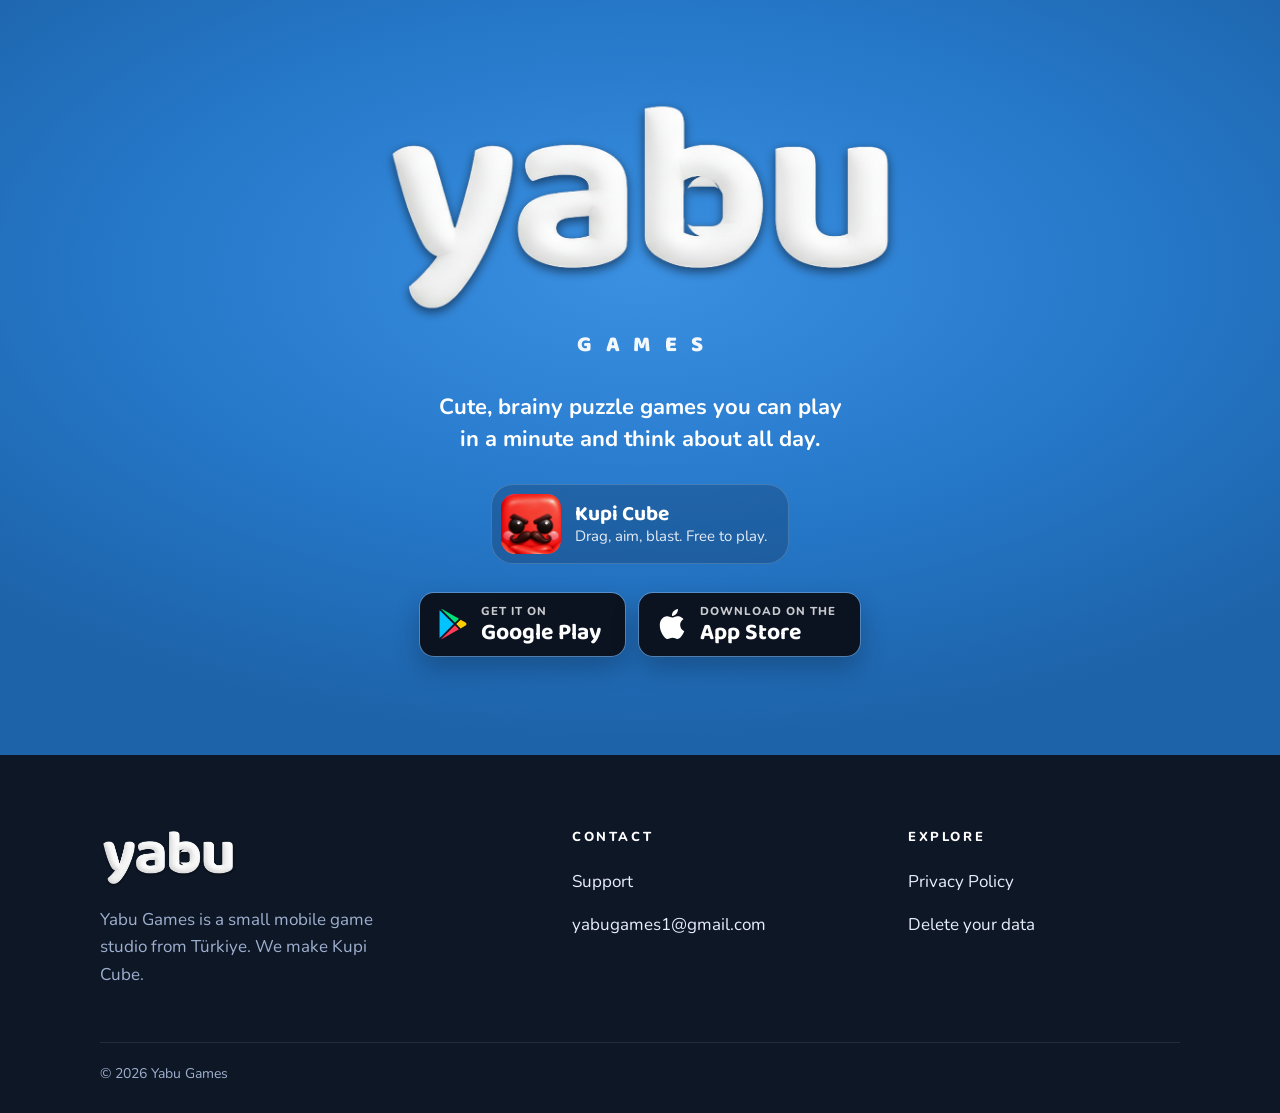
==== commit 2e26d18b: "App Store yayında: rozet gerçek bağlantıya döndü 4 Ekim 2026, Apple onayı geldi, Release This Versio" ====
--- a/index.html
+++ b/index.html
@@ -36,10 +36,8 @@
     <p><b>Kupi Cube</b><span>Drag, aim, blast. Free to play.</span></p>
   </div>
 
-  <!-- Google Play YAYINDA (27 Eylül 2026'da canlı olduğu doğrulandı) → gerçek bağlantı.
-       App Store incelemede → "coming soon". Onay gelince <span class="store soon"> öğesi
-       <a class="store" href="https://apps.apple.com/app/id6815752983"> olur, üst satır "Download on the" yazar.
-       Bozuk bağlantı YAYINLAMIYORUZ. -->
+  <!-- İki mağaza da YAYINDA: Google Play 27 Eylül, App Store 4 Ekim 2026'da canlı olduğu doğrulandı
+       (https://apps.apple.com/us/app/kupi-cube-blast-puzzle/id6815752983, 200). İkisi de gerçek bağlantı. -->
   <ul class="stores">
     <li>
       <a class="store" href="https://play.google.com/store/apps/details?id=com.yabugames.kupicube" rel="noopener">
@@ -53,12 +51,12 @@
       </a>
     </li>
     <li>
-      <span class="store soon" aria-disabled="true">
+      <a class="store" href="https://apps.apple.com/app/id6815752983" rel="noopener">
         <svg viewBox="0 0 24 24" aria-hidden="true" focusable="false">
           <path fill="#fff" d="M12.152 6.896c-.948 0-2.415-1.078-3.96-1.04-2.04.027-3.91 1.183-4.961 3.014-2.117 3.675-.546 9.103 1.519 12.09 1.013 1.454 2.208 3.09 3.792 3.039 1.52-.065 2.09-.987 3.935-.987 1.831 0 2.35.987 3.96.948 1.637-.026 2.676-1.48 3.676-2.948 1.156-1.688 1.636-3.325 1.662-3.415-.039-.013-3.182-1.221-3.22-4.857-.026-3.04 2.48-4.494 2.597-4.559-1.429-2.09-3.623-2.324-4.39-2.376-2-.156-3.675 1.09-4.61 1.09zM15.53 3.83c.843-1.012 1.4-2.427 1.245-3.83-1.207.052-2.662.805-3.532 1.818-.78.896-1.454 2.338-1.273 3.714 1.338.104 2.715-.688 3.559-1.701"/>
         </svg>
-        <span><small>Coming soon on the</small><b>App Store</b></span>
-      </span>
+        <span><small>Download on the</small><b>App Store</b></span>
+      </a>
     </li>
   </ul>
 </main>
